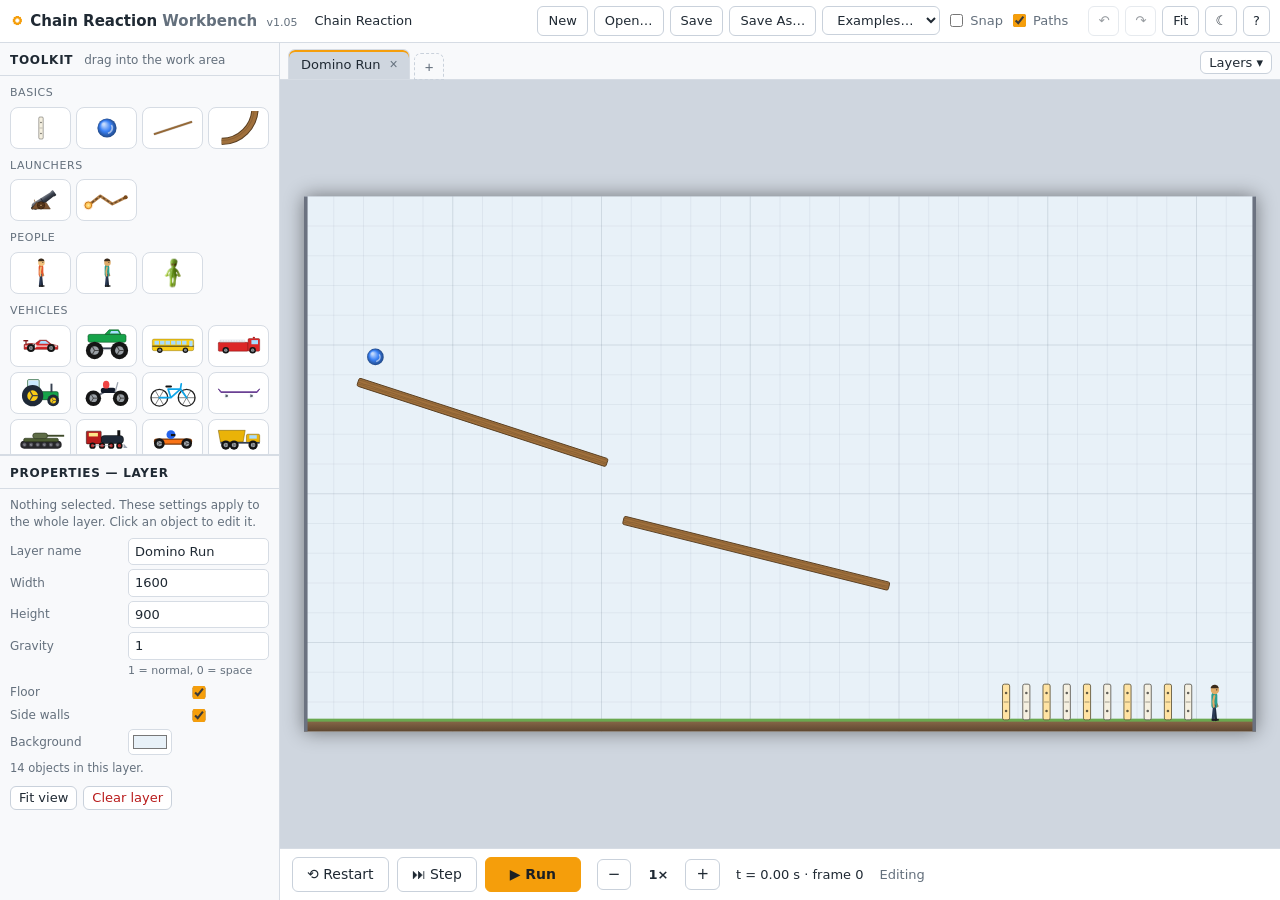
==== index.html @ 0a3e235b "Chain Reaction Workbench v1.05 Browser-only chain-reaction workbench: toolkit, layered work area wit" ====
<!doctype html>
<html lang="en">
<head>
  <meta charset="utf-8">
  <meta name="viewport" content="width=device-width, initial-scale=1, viewport-fit=cover, interactive-widget=resizes-content">
  <title>Chain Reaction Workbench</title>
  <meta name="theme-color" content="#f59e0b">
  <meta name="mobile-web-app-capable" content="yes">
  <meta name="apple-mobile-web-app-capable" content="yes">
  <meta name="apple-mobile-web-app-title" content="Chain Reaction">
  <meta name="apple-mobile-web-app-status-bar-style" content="default">
  <link rel="manifest" href="manifest.webmanifest">
  <link rel="icon" type="image/png" href="icons/favicon-32.png">
  <link rel="apple-touch-icon" href="icons/apple-touch-icon.png">
  <script>
    // apply the saved theme before first paint (light is the default)
    try { if (localStorage.getItem('chainreaction.theme') === 'dark') document.documentElement.dataset.theme = 'dark'; } catch (e) {}
  </script>
  <link rel="stylesheet" href="css/styles.css?v=1.05">
</head>
<body>
  <div id="ptr" aria-hidden="true"><span class="ptr-icon">&#x21BB;</span><span class="ptr-text">Pull to refresh</span></div>

  <header id="topbar">
    <div class="brand"><span class="logo">&#x2B58;</span> <span class="brand-name">Chain Reaction</span> <span class="muted brand-sub">Workbench</span>
      <span class="version" id="versionVal" title="App version"></span></div>
    <input id="projName" class="proj-name" type="text" spellcheck="false" title="Project name">
    <button class="btn icon menu-toggle" id="btnMenu" title="Menu" aria-expanded="false">&#x2630;</button>
    <div class="group top-menu" id="topMenu">
      <button class="btn" id="btnNew" title="New project">New</button>
      <button class="btn" id="btnOpen" title="Open a project .json file (Ctrl+O)">Open&hellip;</button>
      <button class="btn" id="btnSave" title="Save project (Ctrl+S)">Save</button>
      <button class="btn" id="btnSaveAs" title="Save project as a new file">Save As&hellip;</button>
      <select id="exampleSel" class="btn" title="Load an example project">
        <option value="">Examples&hellip;</option>
      </select>
      <label class="chk" title="Snap positions to a 10px grid"><input type="checkbox" id="snapChk"> Snap</label>
      <label class="chk" title="Show runner and dragon paths"><input type="checkbox" id="pathsChk" checked> Paths</label>
    </div>
    <span class="spacer"></span>
    <div class="group">
      <button class="btn icon" id="btnUndo" title="Undo (Ctrl+Z)">&#x21B6;</button>
      <button class="btn icon" id="btnRedo" title="Redo (Ctrl+Y)">&#x21B7;</button>
      <button class="btn" id="btnFit" title="Fit work area to window (F)">Fit</button>
      <button class="btn icon" id="btnTheme" title="Switch to dark theme">&#x263E;</button>
      <button class="btn icon" id="btnHelp" title="Help &amp; shortcuts">?</button>
    </div>
    <input type="file" id="fileInput" accept=".json,application/json" hidden>
  </header>

  <div id="main">
    <aside id="left">
      <div id="panelSwitch" role="tablist">
        <button class="ps-btn active" data-panel="toolkit" role="tab">Toolkit</button>
        <button class="ps-btn" data-panel="props" role="tab" id="psProps">Properties</button>
      </div>
      <section id="toolkit" class="panel">
        <h2>Toolkit <span class="hint" id="toolHint">drag into the work area</span></h2>
        <div id="toolList"></div>
      </section>
      <section id="props" class="panel">
        <h2 id="propTitle">Properties</h2>
        <div id="propBody"></div>
      </section>
    </aside>

    <section id="center">
      <div id="tabbar">
        <div id="tabs"></div>
        <button class="tab-add" id="btnAddLayer" title="New layer">+</button>
        <span class="spacer"></span>
        <div class="menu-wrap">
          <button class="btn small" id="btnLayers" title="All layers, including closed ones">Layers &#x25BE;</button>
          <div id="layerMenu" class="menu" hidden></div>
        </div>
      </div>

      <div id="stage">
        <canvas id="canvas"></canvas>
        <div id="emptyState" hidden>
          <p>No layer is open.</p>
          <p class="muted">Reopen one from the <b>Layers</b> menu, or</p>
          <button class="btn primary" id="btnEmptyNew">Create a new layer</button>
        </div>
        <div id="toast" hidden></div>
      </div>

      <div id="commandbar">
        <button class="cmd" id="btnRestart" title="Restart from the beginning (R)">&#x27F2;<span class="lbl"> Restart</span></button>
        <button class="cmd" id="btnStep" title="Advance one frame (.)  Shift = 10 frames">&#x23ED;<span class="lbl"> Step</span></button>
        <button class="cmd primary" id="btnRun" title="Run / pause (Space)">&#x25B6; Run</button>
        <div class="speed" title="Simulation speed (- / +)">
          <button class="cmd small" id="btnSlower">&minus;</button>
          <span id="speedVal">1&times;</span>
          <button class="cmd small" id="btnFaster">+</button>
        </div>
        <div id="flipBtns" title="Paddle keys — hold to flip"></div>
        <span class="readout score" id="scoreVal" hidden>Score 0</span>
        <span class="readout" id="timeVal">t = 0.00 s</span>
        <span class="readout muted" id="statusVal">Editing</span>
        <span class="spacer"></span>
        <span class="readout muted" id="cursorVal"></span>
      </div>
    </section>
  </div>

  <dialog id="helpDlg">
    <h2>Chain Reaction Workbench <span class="version" id="helpVersion"></span></h2>
    <p>Add objects from the Toolkit, wire them together, then press <b>Run</b>.</p>
    <h3>Mouse</h3>
    <ul>
      <li><b>Drag</b> a Toolkit item into the work area (or double-click it to drop it in the centre).</li>
      <li><b>Click</b> an object to select it and edit it in Properties. <b>Drag</b> to move; drag the round orange handle to rotate.</li>
      <li><b>Blue handles</b>: square ones change length (ramps, trampolines, curved-ramp ends); round ones set a curve's radius or a paddle's rest/flipped angle.</li>
      <li><b>Paths</b> (fuse, runner, dragon): drag the points; double-click the line to add a point; double-click a point to remove it.</li>
      <li><b>Drag empty space</b> or middle-drag to pan. <b>Wheel</b> to zoom.</li>
    </ul>
    <h3>Touch (phone / tablet)</h3>
    <ul>
      <li><b>Tap</b> a Toolkit item to add it to the middle of the view, then drag it into place.</li>
      <li><b>Tap</b> an object to select it; switch to <b>Properties</b> to edit it.</li>
      <li><b>Double-tap</b> a path to add a point, or a point to remove it.</li>
      <li><b>One finger</b> on empty space pans; <b>two fingers</b> pinch to zoom.</li>
      <li><b>Pull down</b> on the top bar to refresh (handy when installed on the home screen).</li>
    </ul>
    <h3>Keyboard</h3>
    <ul class="keys">
      <li><kbd>Space</kbd> run / pause</li>
      <li><kbd>.</kbd> step (<kbd>Shift</kbd> = 10 frames)</li>
      <li><kbd>R</kbd> restart</li>
      <li><kbd>-</kbd> / <kbd>+</kbd> speed</li>
      <li><kbd>Del</kbd> delete selection</li>
      <li><kbd>Ctrl</kbd>+<kbd>D</kbd> duplicate</li>
      <li><kbd>Arrows</kbd> nudge (<kbd>Shift</kbd> = 10px)</li>
      <li><kbd>Ctrl</kbd>+<kbd>Z</kbd> / <kbd>Y</kbd> undo / redo</li>
      <li><kbd>Ctrl</kbd>+<kbd>S</kbd> save &middot; <kbd>Ctrl</kbd>+<kbd>O</kbd> open</li>
      <li><kbd>F</kbd> fit view &middot; <kbd>Esc</kbd> deselect</li>
    </ul>
    <h3>Pinball</h3>
    <p class="muted">Give each paddle a <b>Flip key</b> in Properties (click the box, then press the key). While running, hold the key — or the matching on-screen button — to flip. Targets and bumpers can set off another object via <b>When hit, trigger</b>.</p>
    <h3>Triggers</h3>
    <p class="muted">Every active object has a <b>Trigger</b>: <i>At start</i>, <i>When touched</i> (bumped by something moving, reached by a burning fuse, or hit by dragon fire) or <i>Never</i>, plus an optional delay. Fuses and cannons are also lit by fire or by a fuse ending on them.</p>
    <h3>Layers</h3>
    <p class="muted">Each layer is its own scene, shown as a tab. Close a tab to put the layer away; reopen it from the Layers menu. All layers are saved together in one .json project file.</p>
    <form method="dialog"><button class="btn primary">Close</button></form>
  </dialog>

  <script src="js/version.js?v=1.05"></script>
  <script src="lib/matter.min.js?v=0.19.0"></script>
  <script src="js/objects.js?v=1.05"></script>
  <script src="js/objects-more.js?v=1.05"></script>
  <script src="js/sim.js?v=1.05"></script>
  <script src="js/examples.js?v=1.05"></script>
  <script src="js/app.js?v=1.05"></script>
</body>
</html>
---- css/styles.css ----
/* Light theme (default) */
:root {
  color-scheme: light;
  --bg: #eef1f5;
  --panel: #f8f9fb;
  --panel2: #ffffff;
  --raised: #ffffff;
  --hover: #eef2f7;
  --input: #ffffff;
  --line: #d6dce4;
  --btn-border: #c9d1db;
  --btn-border-hover: #9aa6b4;
  --fg: #1f2933;
  --muted: #64707d;
  --accent: #f59e0b;
  --accent-fg: #1b1f24;
  --blue: #3b82f6;
  --stage: #cfd6df;
  --danger: #dc2626;
  --danger-fg: #b91c1c;
  --danger-bg: #fde8e8;
  --shadow: #0003;
}
/* Dark theme */
:root[data-theme="dark"] {
  color-scheme: dark;
  --bg: #1b1f24;
  --panel: #22272e;
  --panel2: #2a3038;
  --raised: #333a44;
  --hover: #3d4551;
  --input: #1a1e23;
  --line: #3b434e;
  --btn-border: #4a525e;
  --btn-border-hover: #5a6370;
  --fg: #e6e9ee;
  --muted: #9aa4b1;
  --stage: #2b3139;
  --danger: #ef4444;
  --danger-fg: #fca5a5;
  --danger-bg: #4a2a2a;
  --shadow: #0009;
}

* { box-sizing: border-box; }
html, body { height: 100%; margin: 0; overscroll-behavior: none; }
body {
  height: 100dvh;
  padding: env(safe-area-inset-top) env(safe-area-inset-right) 0 env(safe-area-inset-left);
  -webkit-tap-highlight-color: transparent;
  touch-action: manipulation;
  display: flex;
  flex-direction: column;
  background: var(--bg);
  color: var(--fg);
  font: 13px/1.35 system-ui, -apple-system, "Segoe UI", Roboto, sans-serif;
  overflow: hidden;
}
.muted { color: var(--muted); }
.spacer { flex: 1; }
[hidden] { display: none !important; }

/* ---------- buttons & inputs ---------- */
.btn, .cmd {
  background: var(--raised);
  color: var(--fg);
  border: 1px solid var(--btn-border);
  border-radius: 6px;
  padding: 5px 10px;
  font: inherit;
  cursor: pointer;
  white-space: nowrap;
}
.btn:hover, .cmd:hover { background: var(--hover); border-color: var(--btn-border-hover); }
.btn:active, .cmd:active { transform: translateY(1px); }
.btn.primary, .cmd.primary { background: var(--accent); color: var(--accent-fg); border-color: var(--accent); font-weight: 600; }
.btn.primary:hover, .cmd.primary:hover { background: #fbbf24; }
.btn.danger { color: var(--danger-fg); }
.btn.danger:hover { background: var(--danger-bg); border-color: var(--danger); }
.btn.icon { padding: 5px 9px; }
.btn.small, .cmd.small { padding: 2px 8px; }
.btn:disabled, .cmd:disabled { opacity: .45; cursor: default; }
select.btn { padding-right: 6px; }

input[type=text], input[type=number], select {
  background: var(--input);
  color: var(--fg);
  border: 1px solid var(--line);
  border-radius: 5px;
  padding: 4px 6px;
  font: inherit;
  width: 100%;
  min-width: 0;
}
input:focus, select:focus { outline: 2px solid #f59e0b66; border-color: var(--accent); }
input[type=color] {
  width: 44px; height: 26px; padding: 1px 2px;
  background: var(--input); border: 1px solid var(--line); border-radius: 5px; cursor: pointer;
}
input[type=checkbox] { accent-color: var(--accent); }
.chk { display: inline-flex; align-items: center; gap: 4px; color: var(--muted); cursor: pointer; user-select: none; }

/* ---------- top bar ---------- */
#topbar {
  display: flex;
  align-items: center;
  gap: 10px;
  padding: 6px 10px;
  background: var(--panel2);
  border-bottom: 1px solid var(--line);
}
.brand { font-weight: 700; font-size: 15px; white-space: nowrap; }
.brand .logo { color: var(--accent); }
.group { display: flex; align-items: center; gap: 6px; }
.proj-name { max-width: 220px; font-weight: 600; background: transparent !important; border-color: transparent !important; }
.proj-name:hover { border-color: var(--line) !important; }
.proj-name:focus { background: var(--input) !important; border-color: var(--accent) !important; }

/* ---------- main layout ---------- */
#main { flex: 1; display: flex; min-height: 0; }
#left {
  width: 280px;
  flex: none;
  display: flex;
  flex-direction: column;
  border-right: 1px solid var(--line);
  background: var(--panel);
  min-height: 0;
}
.panel { overflow: auto; padding: 0 10px 12px; }
.panel h2 {
  position: sticky; top: 0; z-index: 1;
  margin: 0 -10px 8px; padding: 9px 10px 7px;
  font-size: 12px; letter-spacing: .06em; text-transform: uppercase;
  background: var(--panel); border-bottom: 1px solid var(--line);
}
.panel h2 .hint { text-transform: none; letter-spacing: 0; font-weight: 400; color: var(--muted); margin-left: 6px; }
#toolkit { flex: 1 1 48%; min-height: 140px; }
#props { flex: 1 1 52%; min-height: 160px; border-top: 2px solid var(--line); }

/* ---------- toolkit ---------- */
.tool-cat { margin: 10px 0 6px; font-size: 11px; color: var(--muted); text-transform: uppercase; letter-spacing: .05em; }
.tool-grid { display: grid; grid-template-columns: repeat(auto-fill, minmax(52px, 1fr)); gap: 5px; }
.tool {
  background: var(--panel2);
  border: 1px solid var(--line);
  border-radius: 8px;
  padding: 3px 1px;
  text-align: center;
  cursor: grab;
  user-select: none;
  transition: border-color .12s, background .12s;
}
.tool:hover { border-color: var(--accent); background: var(--hover); }
.tool:active { cursor: grabbing; }
.tool canvas { display: block; width: 48px; height: 34px; margin: 0 auto; pointer-events: none; }

/* ---------- properties ---------- */
.prop-head { display: flex; align-items: center; gap: 8px; margin-bottom: 4px; }
.prop-head canvas { width: 48px; height: 32px; background: var(--panel2); border-radius: 6px; flex: none; }
.prop-head .name { font-weight: 700; font-size: 14px; }
.prop-desc { color: var(--muted); font-size: 12px; margin: 0 0 8px; }
.prow { display: grid; grid-template-columns: 112px 1fr; align-items: center; gap: 6px; margin: 4px 0; }
.prow label { color: var(--muted); font-size: 12px; }
.prow .hint { grid-column: 2; color: var(--muted); font-size: 11px; margin-top: -2px; }
.prop-actions { display: flex; flex-wrap: wrap; gap: 6px; margin: 10px 0 4px; }
.prop-sep { border: 0; border-top: 1px solid var(--line); margin: 10px 0; }
.prop-note { color: var(--muted); font-size: 11.5px; margin: 6px 0; }

/* ---------- center ---------- */
#center { flex: 1; display: flex; flex-direction: column; min-width: 0; }
#tabbar {
  display: flex;
  align-items: flex-end;
  gap: 4px;
  padding: 6px 8px 0;
  background: var(--panel);
  border-bottom: 1px solid var(--line);
}
#tabs { display: flex; gap: 3px; overflow-x: auto; min-width: 0; }
.tab {
  display: inline-flex; align-items: center; gap: 6px;
  padding: 6px 8px 6px 12px;
  background: var(--panel2);
  border: 1px solid var(--line); border-bottom: none;
  border-radius: 7px 7px 0 0;
  color: var(--muted);
  cursor: pointer; white-space: nowrap; user-select: none;
}
.tab:hover { color: var(--fg); }
.tab.active { background: var(--stage); color: var(--fg); box-shadow: inset 0 2px 0 var(--accent); }
.tab .x { border: 0; background: transparent; color: var(--muted); cursor: pointer; padding: 0 3px; border-radius: 4px; font-size: 14px; line-height: 1; }
.tab .x:hover { background: var(--hover); color: var(--fg); }
.tab input { width: 120px; padding: 1px 4px; }
.tab-add { border: 1px dashed var(--btn-border); background: transparent; color: var(--muted); border-radius: 7px 7px 0 0; padding: 5px 10px; cursor: pointer; font-size: 15px; line-height: 1; margin-bottom: -1px; }
.tab-add:hover { color: var(--fg); border-color: var(--accent); }
.menu-wrap { position: relative; padding-bottom: 5px; }
.menu {
  position: absolute; right: 0; top: calc(100% + 2px); z-index: 20;
  min-width: 280px; max-height: 60vh; overflow: auto;
  background: var(--panel2); border: 1px solid var(--line); border-radius: 8px;
  box-shadow: 0 10px 30px var(--shadow); padding: 6px;
}
.menu .mtitle { font-size: 11px; text-transform: uppercase; color: var(--muted); padding: 4px 6px; letter-spacing: .05em; }
.lrow { display: flex; align-items: center; gap: 4px; padding: 3px 4px; border-radius: 5px; }
.lrow:hover { background: var(--raised); }
.lrow .lname { flex: 1; cursor: pointer; padding: 3px 2px; overflow: hidden; text-overflow: ellipsis; white-space: nowrap; }
.lrow.closed .lname { color: var(--muted); font-style: italic; }
.lrow.active .lname { color: var(--accent); font-weight: 600; }
.lrow .count { color: var(--muted); font-size: 11px; min-width: 22px; text-align: right; }
.lrow button { border: 0; background: transparent; color: var(--muted); cursor: pointer; padding: 2px 5px; border-radius: 4px; }
.lrow button:hover { background: var(--hover); color: var(--fg); }
.menu hr { border: 0; border-top: 1px solid var(--line); margin: 6px 0; }
.menu .btn { width: 100%; }

#stage { flex: 1; position: relative; min-height: 0; overflow: hidden; background: var(--stage); }
#canvas { position: absolute; left: 0; top: 0; width: 100%; height: 100%; display: block; touch-action: none; }
#stage.drop-target { outline: 3px dashed var(--accent); outline-offset: -6px; }
#emptyState {
  position: absolute; inset: 0; display: flex; flex-direction: column;
  align-items: center; justify-content: center; gap: 4px; text-align: center;
}
#emptyState p { margin: 2px; font-size: 15px; }
#toast {
  position: absolute; left: 50%; bottom: 14px; transform: translateX(-50%);
  background: #111a; backdrop-filter: blur(4px); color: #fff;
  padding: 7px 14px; border-radius: 20px; font-size: 13px; pointer-events: none;
}

/* ---------- command bar ---------- */
#commandbar {
  display: flex; align-items: center; gap: 8px;
  padding: 8px 12px;
  background: var(--panel2); border-top: 1px solid var(--line);
}
.cmd { padding: 7px 14px; font-size: 14px; }
.cmd.primary { min-width: 96px; }
.speed { display: inline-flex; align-items: center; gap: 4px; margin-left: 8px; }
.speed .cmd.small { padding: 4px 10px; font-size: 15px; }
#speedVal { min-width: 46px; text-align: center; font-variant-numeric: tabular-nums; font-weight: 600; }
.readout { font-variant-numeric: tabular-nums; margin-left: 8px; white-space: nowrap; }

/* ---------- help dialog ---------- */
dialog {
  background: var(--panel2); color: var(--fg);
  border: 1px solid var(--line); border-radius: 12px;
  max-width: 560px; padding: 18px 22px;
  box-shadow: 0 20px 60px var(--shadow);
}
dialog::backdrop { background: #0008; }
dialog h2 { margin: 0 0 6px; }
dialog h3 { margin: 14px 0 4px; font-size: 13px; color: var(--accent); }
dialog ul { margin: 4px 0; padding-left: 18px; }
dialog .keys { columns: 2; }
dialog form { text-align: right; margin-top: 14px; }
kbd {
  background: var(--input); border: 1px solid var(--line); border-bottom-width: 2px;
  border-radius: 4px; padding: 0 4px; font: 11px ui-monospace, monospace;
}

/* ---------- version, menu toggle, panel switch (hidden on desktop) ---------- */
.version { font-size: 11px; font-weight: 500; color: var(--muted); margin-left: 4px; }
.menu-toggle { display: none; }
#panelSwitch { display: none; }
#topbar { position: relative; z-index: 15; }

/* ---------- pull to refresh ---------- */
#ptr {
  position: fixed; top: 0; left: 50%; z-index: 100;
  display: flex; align-items: center; gap: 8px;
  padding: 7px 14px; border-radius: 20px;
  background: var(--panel2); color: var(--fg);
  border: 1px solid var(--line); box-shadow: 0 6px 20px var(--shadow);
  transform: translate(-50%, -60px); opacity: 0;
  pointer-events: none; font-size: 13px;
}
#ptr.anim { transition: transform .2s, opacity .2s; }
#ptr .ptr-icon { display: inline-block; font-size: 18px; color: var(--accent); }
#ptr.ready .ptr-icon { transform: rotate(180deg); }
#ptr.refreshing .ptr-icon { animation: ptr-spin .7s linear infinite; }
@keyframes ptr-spin { to { transform: rotate(360deg); } }

/* ---------- compact layouts: phones (portrait or landscape) ---------- */
@media (max-width: 700px), (max-height: 520px) {
  #topbar { gap: 6px; padding: 4px 8px; }
  .brand { font-size: 14px; }
  .brand-sub, .panel h2 .hint { display: none; }
  .proj-name { max-width: 130px; }
  .menu-toggle { display: inline-flex; }
  .top-menu {
    display: none;
    position: absolute; top: 100%; left: 6px; right: 6px;
    flex-wrap: wrap; gap: 8px; padding: 10px;
    background: var(--panel2); border: 1px solid var(--line); border-radius: 10px;
    box-shadow: 0 10px 30px var(--shadow);
  }
  #topbar.menu-open .top-menu { display: flex; }
  .btn, .cmd { min-height: 34px; }
  input[type=text], input[type=number], select { font-size: 16px; } /* stops iOS zooming on focus */

  #panelSwitch {
    display: flex; gap: 4px; padding: 6px 8px 0;
    border-bottom: 1px solid var(--line); background: var(--panel);
  }
  .ps-btn {
    flex: 1; padding: 7px 8px; font: inherit; font-weight: 600; cursor: pointer;
    background: transparent; color: var(--muted);
    border: 1px solid transparent; border-bottom: none; border-radius: 7px 7px 0 0;
  }
  .ps-btn.active { background: var(--panel2); color: var(--fg); border-color: var(--line); box-shadow: inset 0 2px 0 var(--accent); }
  #toolkit, #props { flex: 1 1 auto; min-height: 0; border-top: none; }
  #left:not(.show-props) #props { display: none; }
  #left.show-props #toolkit { display: none; }
  .panel h2 { display: none; }
  .panel { padding-top: 6px; }
  .tool-grid { grid-template-columns: repeat(auto-fill, minmax(52px, 1fr)); }

  #tabbar { padding: 4px 6px 0; }
  .tab { padding: 5px 6px 5px 10px; }
  #commandbar { gap: 6px; padding: 6px 8px; flex-wrap: nowrap; overflow-x: auto; }
  .cmd { padding: 5px 10px; font-size: 15px; }
  .cmd .lbl, #statusVal, #cursorVal { display: none; }
  .cmd.primary { min-width: 78px; }
  .speed { margin-left: 2px; }
  .readout { margin-left: 2px; font-size: 12px; }
  dialog { max-height: 88dvh; overflow: auto; padding: 14px 16px; }
  dialog .keys { columns: 1; }
}

/* phone portrait: work area on top, tool/properties drawer below */
@media (max-width: 700px) and (min-height: 521px) {
  #main { flex-direction: column; }
  #center { flex: 1 1 58%; min-height: 0; }
  #left {
    order: 2; width: auto; flex: 0 0 42%;
    border-right: none; border-top: 2px solid var(--line);
  }
}

/* phone landscape: narrow side column */
@media (max-height: 520px) {
  #left { width: 210px; }
  .tool-grid { grid-template-columns: repeat(3, 1fr); }
  .prow { grid-template-columns: 82px 1fr; }
  #commandbar { padding: 4px 8px; }
}

.tool-ghost {
  position: fixed; z-index: 200; width: 72px; height: 48px;
  transform: translate(-50%, -50%); pointer-events: none; opacity: .85;
  background: var(--panel2); border: 1px solid var(--accent); border-radius: 8px;
}

@media (max-width: 700px), (max-height: 520px) {
  .proj-name { flex: 1 1 60px; min-width: 50px; }
  #topbar .btn.icon, #topbar #btnFit { padding: 4px 8px; }
  #commandbar { scrollbar-width: none; }
  #commandbar::-webkit-scrollbar { display: none; }
  .frame-part { display: none; }
}
@media (max-width: 480px) {
  .brand-name { display: none; }
  #topbar { gap: 4px; }
  #topbar .group { gap: 4px; }
}

/* pinball: flipper buttons + score */
#flipBtns { display: inline-flex; gap: 6px; }
#flipBtns:empty { display: none; }
.cmd.flip { min-width: 46px; font-weight: 700; touch-action: none; user-select: none; -webkit-user-select: none; }
.cmd.flip.on { background: var(--accent); color: var(--accent-fg); border-color: var(--accent); }
.readout.score { font-weight: 700; color: #7c3aed; }
.key-input { cursor: pointer; text-align: center; font-weight: 600; }
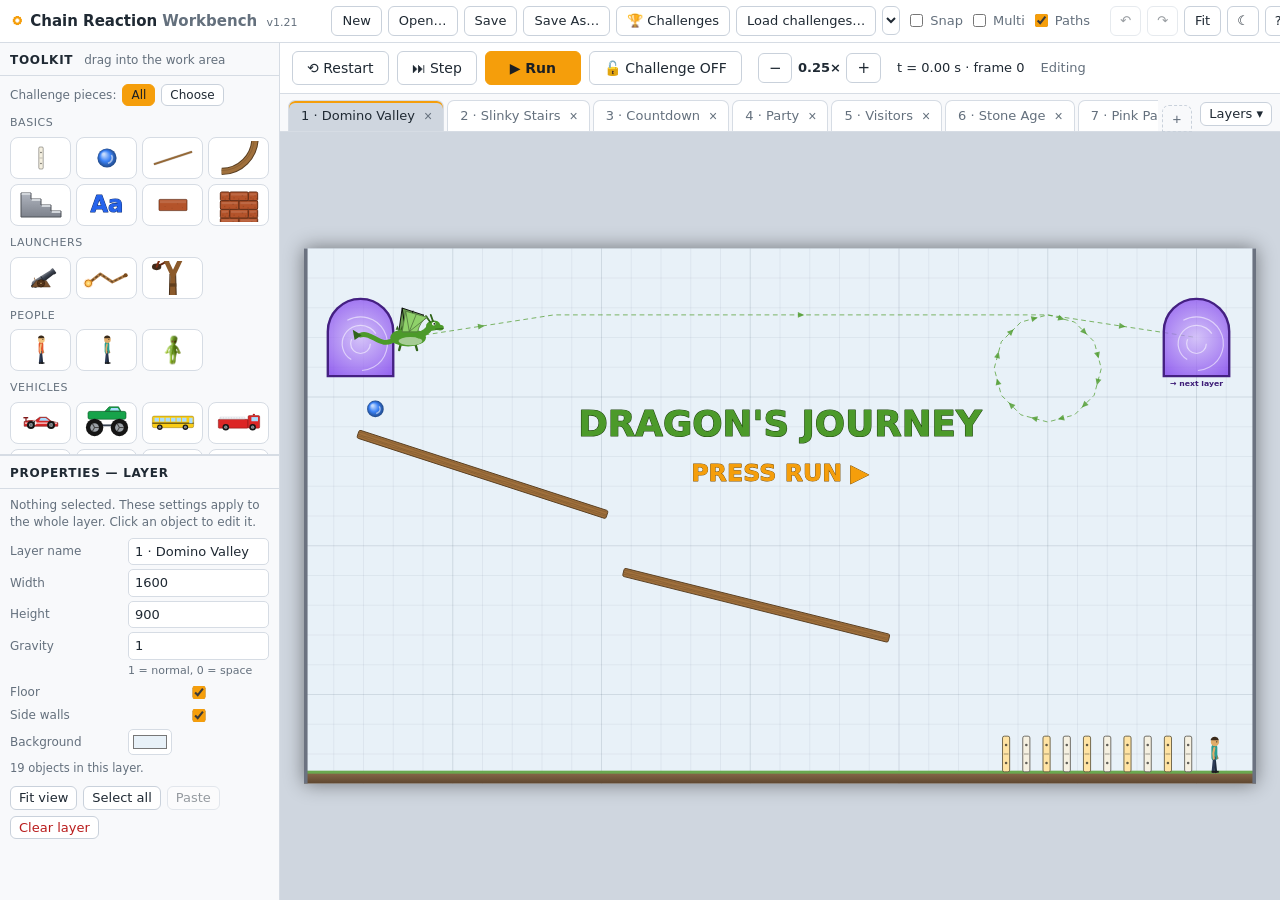
==== commit c376022d: "Chain Reaction Workbench v1.21 New objects: gateway, slinky, stairway, buttons, countdown, text bloc" ====
--- a/index.html
+++ b/index.html
@@ -2,6 +2,11 @@
 <html lang="en">
 <head>
   <meta charset="utf-8">
+  <!-- Content-Security-Policy: only this site's own scripts, styles and images; no network connections,
+       plug-ins, frames or form posts. (file: only matters when index.html is opened straight from disk;
+       a web page can never load file: URLs.) See SECURITY.md. -->
+  <meta http-equiv="Content-Security-Policy" content="default-src 'self'; script-src 'self' file:; style-src 'self' file:; img-src 'self' file:; font-src 'self'; connect-src 'none'; media-src 'none'; object-src 'none'; frame-src 'none'; child-src 'none'; worker-src 'none'; manifest-src 'self' file:; base-uri 'none'; form-action 'none'">
+  <meta name="referrer" content="no-referrer">
   <meta name="viewport" content="width=device-width, initial-scale=1, viewport-fit=cover, interactive-widget=resizes-content">
   <title>Chain Reaction Workbench</title>
   <meta name="theme-color" content="#f59e0b">
@@ -12,11 +17,8 @@
   <link rel="manifest" href="manifest.webmanifest">
   <link rel="icon" type="image/png" href="icons/favicon-32.png">
   <link rel="apple-touch-icon" href="icons/apple-touch-icon.png">
-  <script>
-    // apply the saved theme before first paint (light is the default)
-    try { if (localStorage.getItem('chainreaction.theme') === 'dark') document.documentElement.dataset.theme = 'dark'; } catch (e) {}
-  </script>
-  <link rel="stylesheet" href="css/styles.css?v=1.05">
+  <script src="js/theme-init.js?v=1.21"></script>
+  <link rel="stylesheet" href="css/styles.css?v=1.21">
 </head>
 <body>
   <div id="ptr" aria-hidden="true"><span class="ptr-icon">&#x21BB;</span><span class="ptr-text">Pull to refresh</span></div>
@@ -31,10 +33,13 @@
       <button class="btn" id="btnOpen" title="Open a project .json file (Ctrl+O)">Open&hellip;</button>
       <button class="btn" id="btnSave" title="Save project (Ctrl+S)">Save</button>
       <button class="btn" id="btnSaveAs" title="Save project as a new file">Save As&hellip;</button>
+      <button class="btn" id="btnChallenges" title="Built-in challenges (and any challenge files you've loaded), and which ones you have solved">&#x1F3C6; Challenges</button>
+      <button class="btn" id="btnLoadChallenges" title="Load a challenge file (.json) — a set of challenges made for this app">Load challenges&hellip;</button>
       <select id="exampleSel" class="btn" title="Load an example project">
         <option value="">Examples&hellip;</option>
       </select>
       <label class="chk" title="Snap positions to a 10px grid"><input type="checkbox" id="snapChk"> Snap</label>
+      <label class="chk" title="Multi-select: clicks/taps add or remove objects, and dragging empty space draws a selection box"><input type="checkbox" id="multiChk"> Multi</label>
       <label class="chk" title="Show runner and dragon paths"><input type="checkbox" id="pathsChk" checked> Paths</label>
     </div>
     <span class="spacer"></span>
@@ -46,6 +51,7 @@
       <button class="btn icon" id="btnHelp" title="Help &amp; shortcuts">?</button>
     </div>
     <input type="file" id="fileInput" accept=".json,application/json" hidden>
+    <input type="file" id="chalFileInput" accept=".json,application/json" hidden>
   </header>
 
   <div id="main">
@@ -65,30 +71,11 @@
     </aside>
 
     <section id="center">
-      <div id="tabbar">
-        <div id="tabs"></div>
-        <button class="tab-add" id="btnAddLayer" title="New layer">+</button>
-        <span class="spacer"></span>
-        <div class="menu-wrap">
-          <button class="btn small" id="btnLayers" title="All layers, including closed ones">Layers &#x25BE;</button>
-          <div id="layerMenu" class="menu" hidden></div>
-        </div>
-      </div>
-
-      <div id="stage">
-        <canvas id="canvas"></canvas>
-        <div id="emptyState" hidden>
-          <p>No layer is open.</p>
-          <p class="muted">Reopen one from the <b>Layers</b> menu, or</p>
-          <button class="btn primary" id="btnEmptyNew">Create a new layer</button>
-        </div>
-        <div id="toast" hidden></div>
-      </div>
-
       <div id="commandbar">
         <button class="cmd" id="btnRestart" title="Restart from the beginning (R)">&#x27F2;<span class="lbl"> Restart</span></button>
         <button class="cmd" id="btnStep" title="Advance one frame (.)  Shift = 10 frames">&#x23ED;<span class="lbl"> Step</span></button>
         <button class="cmd primary" id="btnRun" title="Run / pause (Space)">&#x25B6; Run</button>
+        <button class="cmd" id="btnChallenge" title="Challenge mode (saved with the file): when ON, everything already in the project is locked and players can only add pieces">&#x1F513; Challenge OFF</button>
         <div class="speed" title="Simulation speed (- / +)">
           <button class="cmd small" id="btnSlower">&minus;</button>
           <span id="speedVal">1&times;</span>
@@ -101,8 +88,49 @@
         <span class="spacer"></span>
         <span class="readout muted" id="cursorVal"></span>
       </div>
+
+      <div id="tabbar">
+        <div id="tabs"></div>
+        <button class="tab-add" id="btnAddLayer" title="New layer">+</button>
+        <span class="spacer"></span>
+        <div class="menu-wrap">
+          <button class="btn small" id="btnLayers" title="All layers, including closed ones">Layers &#x25BE;</button>
+          <div id="layerMenu" class="menu" hidden></div>
+        </div>
+      </div>
+
+      <div id="stage">
+        <canvas id="canvas"></canvas>
+        <div id="emptyState" hidden>
+          <p>No layer is open.</p>
+          <p class="muted">Reopen one from the <b>Layers</b> menu, or</p>
+          <button class="btn primary" id="btnEmptyNew">Create a new layer</button>
+        </div>
+        <div id="toast" hidden></div>
+        <div id="winBanner" hidden></div>
+      </div>
+
     </section>
   </div>
+
+  <dialog id="chalDlg">
+    <div class="cd-head">
+      <h2>&#x1F3C6; Challenges</h2>
+      <select id="cdSet" title="Challenge set"></select>
+      <span id="cdCount" class="cd-count"></span>
+      <span class="spacer"></span>
+      <button class="btn small" id="cdLoad" title="Load a challenge file (.json)">Load challenge file&hellip;</button>
+      <button class="btn small danger" id="cdRemove" title="Remove this loaded set from this browser">Remove set</button>
+      <form method="dialog"><button class="btn">Close</button></form>
+    </div>
+    <div class="cd-progress"><div id="cdBar"></div></div>
+    <div id="cdFilters" class="cd-filters"></div>
+    <div class="cd-body">
+      <div id="cdGrid" class="cd-grid"></div>
+      <div id="cdDetail" class="cd-detail"></div>
+    </div>
+    <p class="muted cd-foot">Your progress is kept in this browser. <button class="btn small" id="cdReset">Reset progress</button></p>
+  </dialog>
 
   <dialog id="helpDlg">
     <h2>Chain Reaction Workbench <span class="version" id="helpVersion"></span></h2>
@@ -112,7 +140,8 @@
       <li><b>Drag</b> a Toolkit item into the work area (or double-click it to drop it in the centre).</li>
       <li><b>Click</b> an object to select it and edit it in Properties. <b>Drag</b> to move; drag the round orange handle to rotate.</li>
       <li><b>Blue handles</b>: square ones change length (ramps, trampolines, curved-ramp ends); round ones set a curve's radius or a paddle's rest/flipped angle.</li>
-      <li><b>Paths</b> (fuse, runner, dragon): drag the points; double-click the line to add a point; double-click a point to remove it.</li>
+      <li><b>Paths</b> (fuse, runner, dragon): drag the points; double-click the line to add a point; double-click a point to remove it. Set <b>Wander randomly</b> (along the ground, or anywhere) to let it roam instead, bouncing off what it bumps.</li>
+      <li><b>Shift/Ctrl-click</b> to select several objects; <b>Shift-drag</b> empty space to box-select. Drag any selected object to move them all.</li>
       <li><b>Drag empty space</b> or middle-drag to pan. <b>Wheel</b> to zoom.</li>
     </ul>
     <h3>Touch (phone / tablet)</h3>
@@ -121,6 +150,7 @@
       <li><b>Tap</b> an object to select it; switch to <b>Properties</b> to edit it.</li>
       <li><b>Double-tap</b> a path to add a point, or a point to remove it.</li>
       <li><b>One finger</b> on empty space pans; <b>two fingers</b> pinch to zoom.</li>
+      <li>Turn on <b>Multi</b> (☰ menu) to tap several objects, or drag a box around them, then move, copy or delete them together.</li>
       <li><b>Pull down</b> on the top bar to refresh (handy when installed on the home screen).</li>
     </ul>
     <h3>Keyboard</h3>
@@ -131,6 +161,8 @@
       <li><kbd>-</kbd> / <kbd>+</kbd> speed</li>
       <li><kbd>Del</kbd> delete selection</li>
       <li><kbd>Ctrl</kbd>+<kbd>D</kbd> duplicate</li>
+      <li><kbd>Ctrl</kbd>+<kbd>C</kbd> / <kbd>V</kbd> copy / paste (any layer)</li>
+      <li><kbd>Ctrl</kbd>+<kbd>A</kbd> select all</li>
       <li><kbd>Arrows</kbd> nudge (<kbd>Shift</kbd> = 10px)</li>
       <li><kbd>Ctrl</kbd>+<kbd>Z</kbd> / <kbd>Y</kbd> undo / redo</li>
       <li><kbd>Ctrl</kbd>+<kbd>S</kbd> save &middot; <kbd>Ctrl</kbd>+<kbd>O</kbd> open</li>
@@ -138,19 +170,36 @@
     </ul>
     <h3>Pinball</h3>
     <p class="muted">Give each paddle a <b>Flip key</b> in Properties (click the box, then press the key). While running, hold the key — or the matching on-screen button — to flip. Targets and bumpers can set off another object via <b>When hit, trigger</b>.</p>
+    <h3>Buttons &amp; countdowns</h3>
+    <p class="muted">A <b>Button</b> gets an on-screen button in the command bar (plus an optional key). Pressing it while running, or bumping something into it, sets off up to three linked objects. A <b>Countdown</b> counts down on screen and sets off its linked objects at zero. Linked objects need their Trigger set to <i>When touched</i>.</p>
     <h3>Triggers</h3>
-    <p class="muted">Every active object has a <b>Trigger</b>: <i>At start</i>, <i>When touched</i> (bumped by something moving, reached by a burning fuse, or hit by dragon fire) or <i>Never</i>, plus an optional delay. Fuses and cannons are also lit by fire or by a fuse ending on them.</p>
+    <p class="muted">Every active object has a <b>Trigger</b>: <i>At start</i>, <i>When touched</i> (bumped by something moving, reached by a burning fuse, or hit by dragon fire), <i>When touched by…</i> one object you pick (only that object sets it off), or <i>Never</i>, plus an optional delay. Fuses and cannons are also lit by fire or by a fuse ending on them.</p>
+    <h3>Challenges</h3>
+    <p class="muted"><b>&#x1F3C6; Challenges</b> (in the menu) has 130 built-in puzzles, from easy to very hard, with your progress. <b>Load challenges…</b> adds a challenge file someone has made (see CHALLENGE-PROMPT.md). Solve one by adding pieces until its &#x1F3C6; goal object goes off; stuck? <b>Show solution</b> loads it with the answer in place. In your own projects, tick <b>&#x1F3C1; Completes the challenge</b> on the object that marks success.</p>
+    <h3>Challenge mode</h3>
+    <p class="muted">Turn <b>Challenge ON</b> (next to Run) before saving to make a puzzle: everything already in the project is locked — players can look but not move, change or delete it — and they solve it by adding their own pieces. With the challenge OFF, use <b>Challenge pieces</b> at the top of the Toolkit to allow <i>All</i> pieces or <i>Choose</i> which ones (tick them on the tiles). The challenge setting is saved with the file; Challenge OFF unlocks everything again.</p>
     <h3>Layers</h3>
     <p class="muted">Each layer is its own scene, shown as a tab. Close a tab to put the layer away; reopen it from the Layers menu. All layers are saved together in one .json project file.</p>
+    <p class="muted">To move an object to another layer, select it, press <b>Copy</b> (Ctrl+C), switch tabs and press <b>Paste</b> (Ctrl+V). A <b>Gateway</b> links layers: when something arrives in it (whatever started inside doesn't count), it switches to its target layer after the set time and runs it.</p>
+    <h3>Size &amp; running</h3>
+    <p class="muted">Most objects have a <b>Size</b> in Properties (objects with their own size settings, like ramps, stairways and text, don't) (1 = normal, 2 = twice as big). A run stops by itself once nothing has happened for 3 seconds; press Run to carry on. On a phone, the panels hide while a run is in progress.</p>
     <form method="dialog"><button class="btn primary">Close</button></form>
   </dialog>
 
-  <script src="js/version.js?v=1.05"></script>
+  <script src="js/version.js?v=1.21"></script>
   <script src="lib/matter.min.js?v=0.19.0"></script>
-  <script src="js/objects.js?v=1.05"></script>
-  <script src="js/objects-more.js?v=1.05"></script>
-  <script src="js/sim.js?v=1.05"></script>
-  <script src="js/examples.js?v=1.05"></script>
-  <script src="js/app.js?v=1.05"></script>
+  <script src="js/objects.js?v=1.21"></script>
+  <script src="js/objects-more.js?v=1.21"></script>
+  <script src="js/objects-extra.js?v=1.21"></script>
+  <script src="js/objects-themes.js?v=1.21"></script>
+  <script src="js/objects-weather.js?v=1.21"></script>
+  <script src="js/objects-prehistoric.js?v=1.21"></script>
+  <script src="js/objects-barbie.js?v=1.21"></script>
+  <script src="js/objects-construction.js?v=1.21"></script>
+  <script src="js/sim.js?v=1.21"></script>
+  <script src="js/examples.js?v=1.21"></script>
+  <script src="js/challenges-data.js?v=1.21"></script>
+  <script src="js/safety.js?v=1.21"></script>
+  <script src="js/app.js?v=1.21"></script>
 </body>
 </html>
--- a/css/styles.css
+++ b/css/styles.css
@@ -231,7 +231,7 @@
 #commandbar {
   display: flex; align-items: center; gap: 8px;
   padding: 8px 12px;
-  background: var(--panel2); border-top: 1px solid var(--line);
+  background: var(--panel2); border-bottom: 1px solid var(--line);
 }
 .cmd { padding: 7px 14px; font-size: 14px; }
 .cmd.primary { min-width: 96px; }
@@ -358,11 +358,74 @@
   #commandbar::-webkit-scrollbar { display: none; }
   .frame-part { display: none; }
 }
+/* phones while a run is in progress: the work area gets the whole screen (pause brings the panels back) */
+@media (max-width: 700px), (max-height: 520px) {
+  body.running #left, body.running #topbar, body.running #tabbar { display: none; }
+}
 @media (max-width: 480px) {
   .brand-name { display: none; }
   #topbar { gap: 4px; }
   #topbar .group { gap: 4px; }
 }
+
+/* challenge mode */
+#btnChallenge.on { background: #16a34a; color: #fff; border-color: #16a34a; }
+.chal-bar { display: flex; flex-wrap: wrap; align-items: center; gap: 6px; margin: 8px 0 2px; font-size: 12px; }
+.chal-bar .chal-label { color: var(--muted); }
+.chal-bar .btn.active { background: var(--accent); color: var(--accent-fg); border-color: var(--accent); }
+.chal-bar.on { color: #15803d; font-weight: 600; }
+.chal-hint { flex-basis: 100%; font-size: 11px; }
+.tool { position: relative; }
+.tool .pick {
+  position: absolute; top: 2px; right: 2px; width: 14px; height: 14px;
+  border: 1px solid var(--btn-border); border-radius: 3px; background: var(--input);
+  font-size: 10px; line-height: 12px; text-align: center; color: #fff; cursor: pointer;
+}
+.tool .pick.on { background: #16a34a; border-color: #16a34a; }
+.tool .pick.badge { pointer-events: none; }
+.lock-note { color: #b45309; }
+
+/* challenge complete banner */
+#winBanner {
+  position: absolute; left: 50%; top: 18px; transform: translateX(-50%); z-index: 5;
+  background: var(--panel2); border: 2px solid #16a34a; border-radius: 12px;
+  box-shadow: 0 10px 30px var(--shadow); padding: 12px 18px; text-align: center; max-width: 92%;
+}
+.win-title { font-size: 20px; font-weight: 800; color: #15803d; }
+.win-sub { color: var(--muted); margin: 2px 0 8px; }
+.win-actions { display: flex; flex-wrap: wrap; gap: 6px; justify-content: center; }
+
+/* challenges window */
+#chalDlg { max-width: 860px; width: 94vw; }
+.cd-head { display: flex; align-items: center; gap: 10px; flex-wrap: wrap; }
+.cd-head select { width: auto; max-width: 260px; }
+.cd-head h2 { margin: 0; }
+.cd-count { font-weight: 700; color: #15803d; }
+.cd-progress { height: 8px; background: var(--line); border-radius: 4px; margin: 8px 0; overflow: hidden; }
+#cdBar { height: 100%; background: #16a34a; width: 0; transition: width .3s; }
+.cd-filters { display: flex; flex-wrap: wrap; gap: 6px; margin-bottom: 8px; }
+.cd-filters .btn.active { background: var(--accent); color: var(--accent-fg); border-color: var(--accent); }
+.cd-body { display: grid; grid-template-columns: 1fr 260px; gap: 12px; }
+.cd-grid { display: grid; grid-template-columns: repeat(auto-fill, minmax(52px, 1fr)); gap: 5px; max-height: 52vh; overflow: auto; align-content: start; }
+.cd-tile {
+  position: relative; height: 46px; border-radius: 8px; cursor: pointer; font: inherit;
+  border: 2px solid transparent; color: #1f2933; display: flex; flex-direction: column; align-items: center; justify-content: center;
+}
+.cd-tile.easy { background: #dcfce7; }
+.cd-tile.medium { background: #fef9c3; }
+.cd-tile.hard { background: #fee2e2; }
+.cd-tile.very-hard { background: #e9d5ff; }
+.cd-tile.picked { border-color: var(--accent); }
+.cd-tile .n { font-weight: 700; font-size: 13px; line-height: 1; }
+.cd-tile .e { font-size: 14px; line-height: 1.2; }
+.cd-tile .lv { position: absolute; left: 3px; top: 2px; font-size: 9px; font-weight: 700; color: #6d28d9; }
+.cd-tile .ok { position: absolute; right: 3px; top: 1px; font-size: 12px; font-weight: 800; color: #15803d; }
+.cd-tile.done { box-shadow: inset 0 0 0 2px #16a34a; }
+.cd-detail { background: var(--panel); border: 1px solid var(--line); border-radius: 8px; padding: 10px; }
+.cd-name { font-weight: 800; font-size: 15px; }
+.cd-solved { color: #15803d; font-weight: 600; }
+.cd-foot { margin: 10px 0 0; font-size: 12px; }
+@media (max-width: 700px) { .cd-body { grid-template-columns: 1fr; } .cd-grid { max-height: 38vh; } }
 
 /* pinball: flipper buttons + score */
 #flipBtns { display: inline-flex; gap: 6px; }
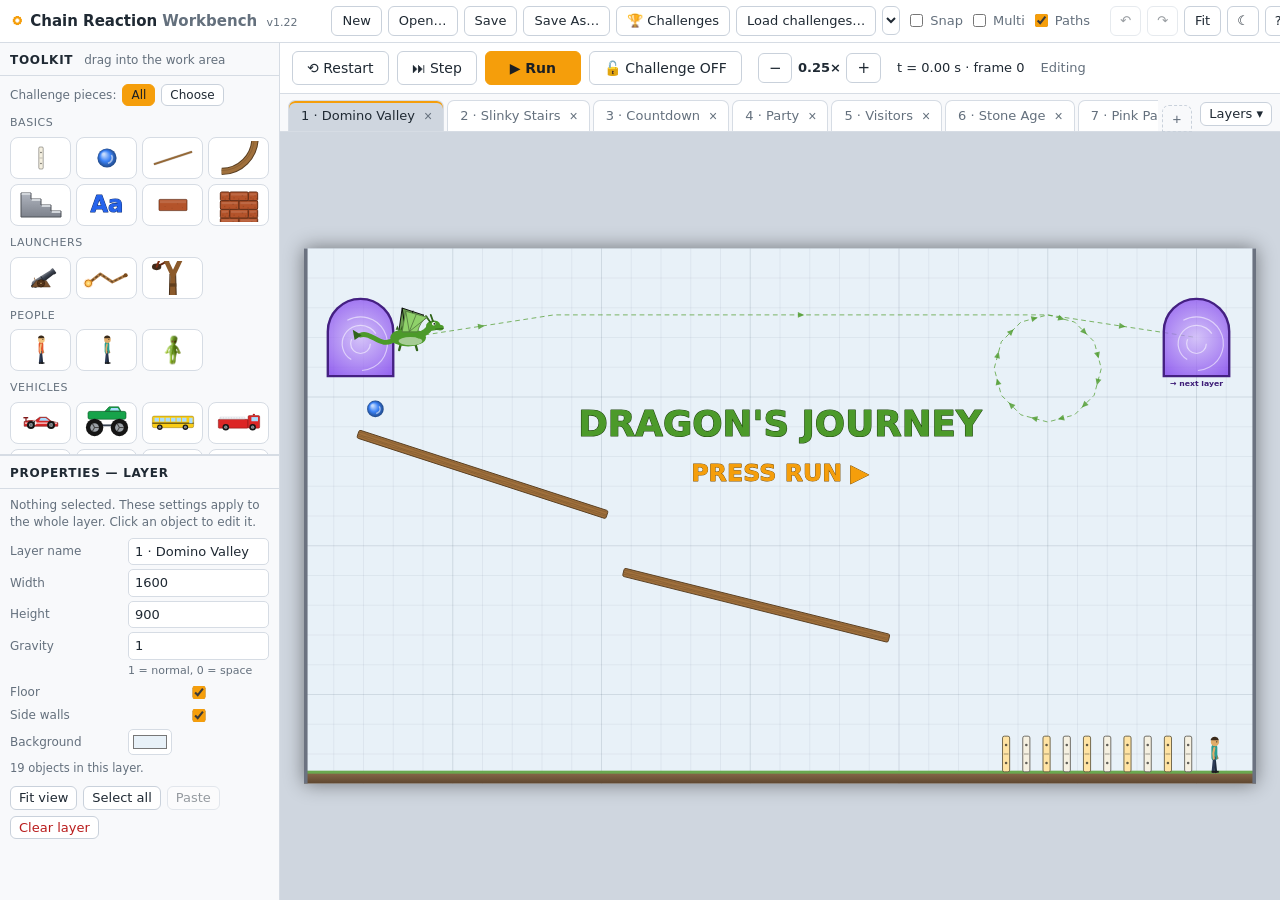
==== commit 439e7d2b: "Chain Reaction Workbench v1.22: varied built-in challenges Rebuild the 130 built-in challenges from " ====
--- a/index.html
+++ b/index.html
@@ -17,8 +17,8 @@
   <link rel="manifest" href="manifest.webmanifest">
   <link rel="icon" type="image/png" href="icons/favicon-32.png">
   <link rel="apple-touch-icon" href="icons/apple-touch-icon.png">
-  <script src="js/theme-init.js?v=1.21"></script>
-  <link rel="stylesheet" href="css/styles.css?v=1.21">
+  <script src="js/theme-init.js?v=1.22"></script>
+  <link rel="stylesheet" href="css/styles.css?v=1.22">
 </head>
 <body>
   <div id="ptr" aria-hidden="true"><span class="ptr-icon">&#x21BB;</span><span class="ptr-text">Pull to refresh</span></div>
@@ -186,20 +186,20 @@
     <form method="dialog"><button class="btn primary">Close</button></form>
   </dialog>
 
-  <script src="js/version.js?v=1.21"></script>
+  <script src="js/version.js?v=1.22"></script>
   <script src="lib/matter.min.js?v=0.19.0"></script>
-  <script src="js/objects.js?v=1.21"></script>
-  <script src="js/objects-more.js?v=1.21"></script>
-  <script src="js/objects-extra.js?v=1.21"></script>
-  <script src="js/objects-themes.js?v=1.21"></script>
-  <script src="js/objects-weather.js?v=1.21"></script>
-  <script src="js/objects-prehistoric.js?v=1.21"></script>
-  <script src="js/objects-barbie.js?v=1.21"></script>
-  <script src="js/objects-construction.js?v=1.21"></script>
-  <script src="js/sim.js?v=1.21"></script>
-  <script src="js/examples.js?v=1.21"></script>
-  <script src="js/challenges-data.js?v=1.21"></script>
-  <script src="js/safety.js?v=1.21"></script>
-  <script src="js/app.js?v=1.21"></script>
+  <script src="js/objects.js?v=1.22"></script>
+  <script src="js/objects-more.js?v=1.22"></script>
+  <script src="js/objects-extra.js?v=1.22"></script>
+  <script src="js/objects-themes.js?v=1.22"></script>
+  <script src="js/objects-weather.js?v=1.22"></script>
+  <script src="js/objects-prehistoric.js?v=1.22"></script>
+  <script src="js/objects-barbie.js?v=1.22"></script>
+  <script src="js/objects-construction.js?v=1.22"></script>
+  <script src="js/sim.js?v=1.22"></script>
+  <script src="js/examples.js?v=1.22"></script>
+  <script src="js/challenges-data.js?v=1.22"></script>
+  <script src="js/safety.js?v=1.22"></script>
+  <script src="js/app.js?v=1.22"></script>
 </body>
 </html>
